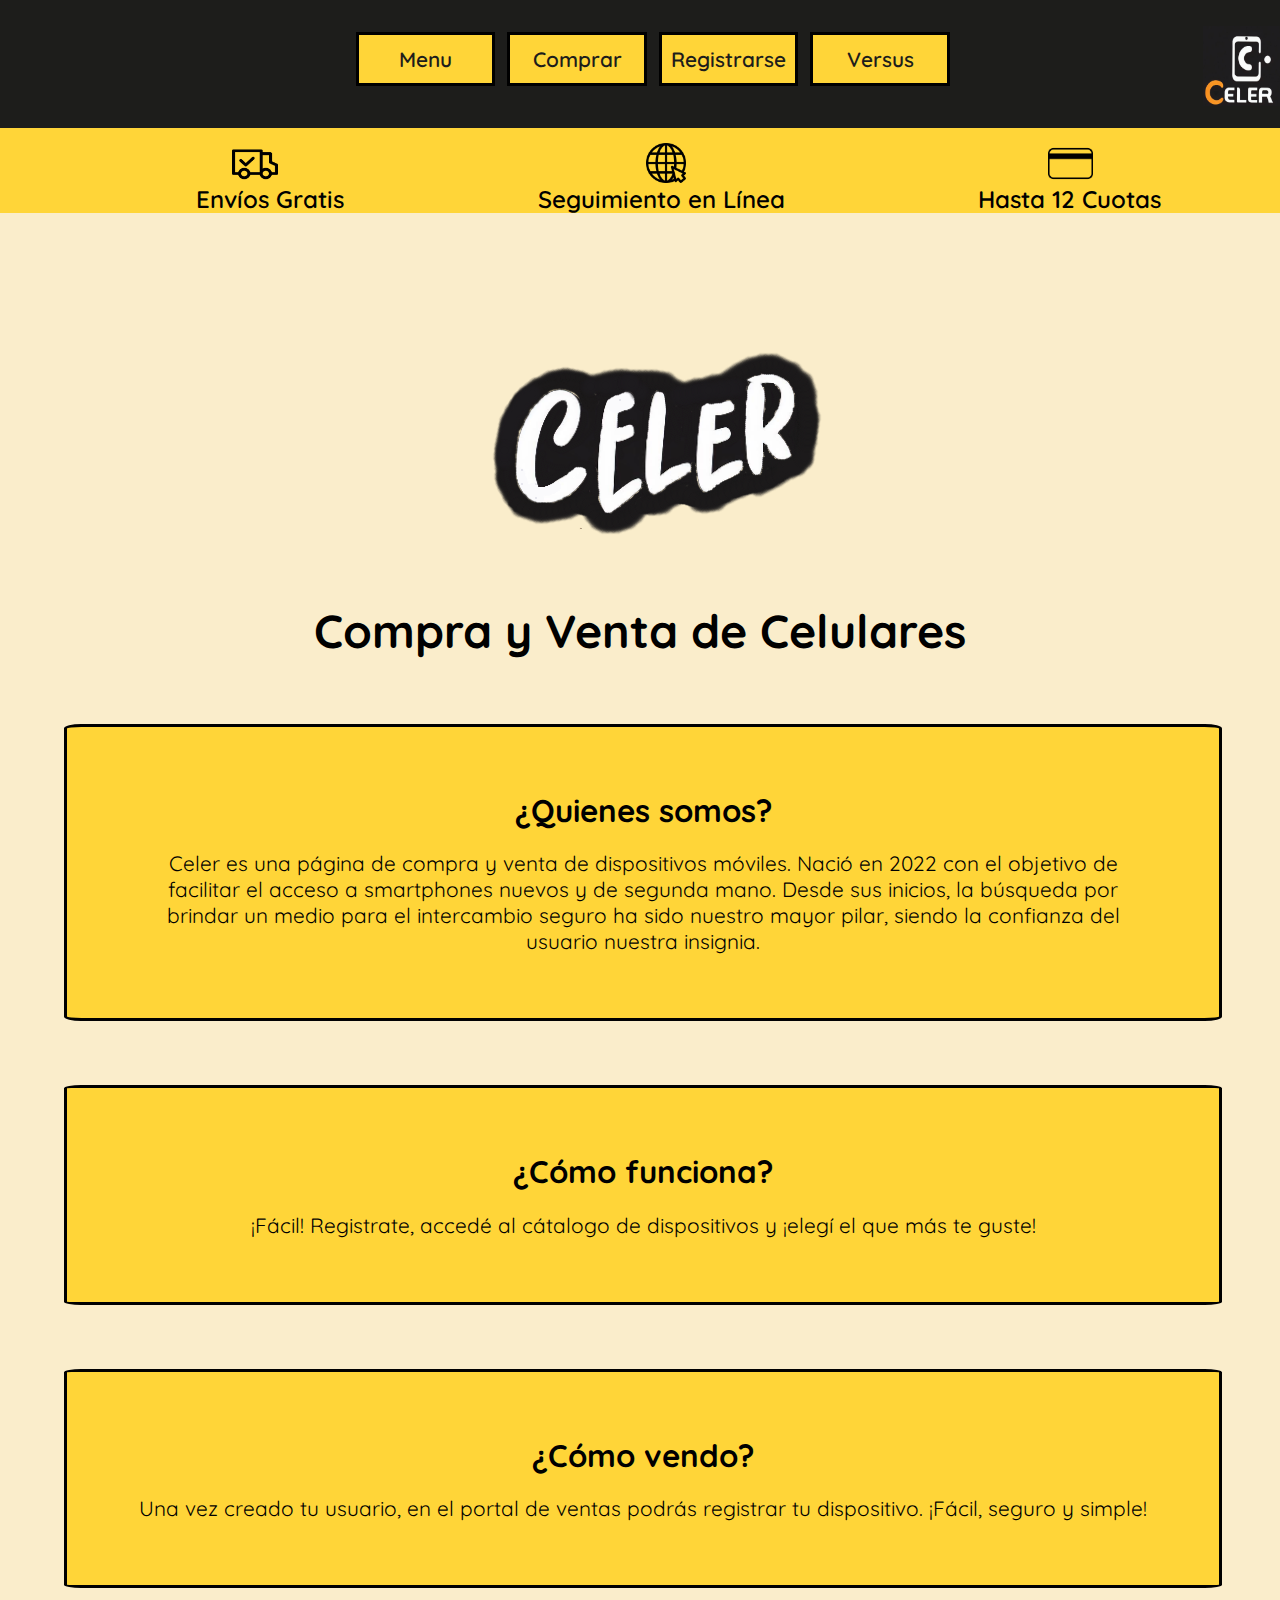
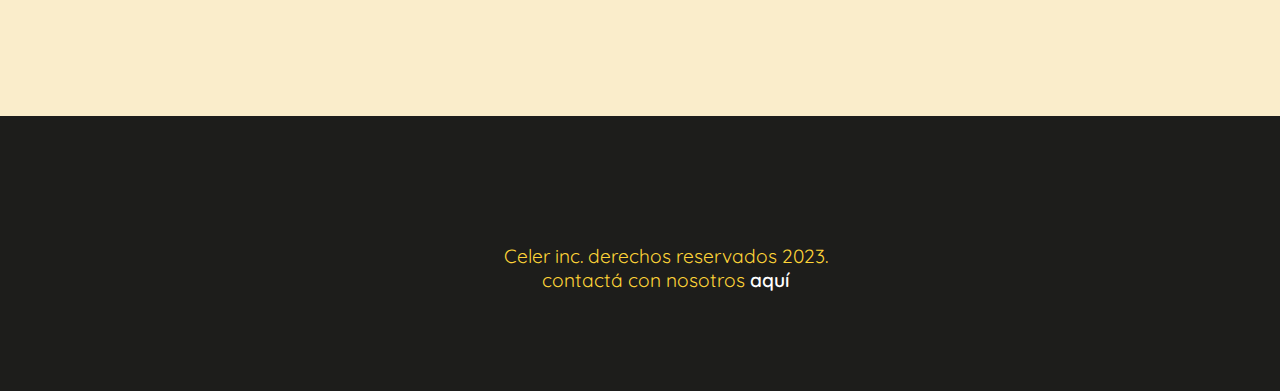
==== TPE ENTREGA N° 2/index.html @ d9016e72 "mi-primera-web" ====
<!DOCTYPE html>
<html lang="en">

<head>
    <meta charset="UTF-8">
    <meta http-equiv="X-UA-Compatible" content="IE=edge">
    <meta name="viewport" content="width=device-width, initial-scale=1.0">
    <title>Celer</title>
    <link rel="stylesheet" href="css/style-responsive.css">
    <link href="https://fonts.googleapis.com/css2?family=Quicksand:wght@300&display=swap" rel="stylesheet">
</head>

<body>
    <!--Este es el navegador común a todos los html-->
    <nav class="nav">
        <button id="menuButton">Menú</button>
        <ul id="menuList">
            <li><a href="index.html">Menu</a></li>
            <li><a href="compra.html">Comprar</a></li>
            <li><a href="registro.html">Registrarse</a></li>
            <li><a href="versus.html">Versus</a></li>
        </ul>
        <img class="navLogo" src="img/logoCeler.png" alt="logo del navegador">
    </nav>

    <header class="servicios">
        
        <ul class="logoList">
            <li><img class="logo-envio" src="img/envio-gratis.png" alt="logo de envío gratis"></li>
            <li><img class="logo-seguimiento" src="img/logo-seguimiento.png" alt="logo de Seguimiento en linea"></li>
            <li><img class="logo-tarjeta" src="img/logo-tarjeta.png" alt="logo de pago con crédito"></li>
        </ul>
        <ul class="serviciosList">
            <li>Envíos Gratis</li>
            <li>Seguimiento en Línea</li>
            <li>Hasta 12 Cuotas</li>
        </ul>
    </header>
    <!--A partir de aca comienza el main de la página-->
    <main class="indexMain">
        <img class="mainLogo" src="img/logo-celer(2.0).png" alt="Logotipo Principal">

        <h1 class="titulo-principal">Compra y Venta de Celulares</h1>

        <section class="quienes-somos">
            <h2>¿Quienes somos?</h2>
            <p>Celer es una página de compra y venta de dispositivos móviles.
            Nació en 2022 con el objetivo de facilitar el acceso a smartphones nuevos y de segunda mano.
            Desde sus inicios, la búsqueda por brindar un medio para el intercambio seguro ha sido nuestro mayor
            pilar, siendo la confianza del usuario nuestra insignia.</p>
        </section>

        <section class="como-funciona">
            <h2>¿Cómo funciona?</h2>
            <p>¡Fácil! Registrate, accedé al cátalogo de dispositivos y ¡elegí el que más te guste!</p>
        </section>

        <section class="como-vendo">
            <h2>¿Cómo vendo?</h2>
            <p>Una vez creado tu usuario, en el portal de ventas podrás registrar tu dispositivo.
            ¡Fácil, seguro y simple!</p>
        </section>
    </main>    
    <footer class="footer">
        <p>Celer inc. derechos reservados 2023.</p>
        <p>contactá con nosotros <a href="https://wa.me/5492281302079" class="whatsapp" target="_blank">aquí</a></p>
    </footer>   
    <script src="js/scriptResponsive.js"></script>
</body>

</html>
---- TPE ENTREGA N° 2/css/style-responsive.css ----
*{
    margin: 0;
    padding: 0;
}

body{
    background-color: rgb(250, 237, 203);
    background-repeat: none;
    font-family: 'Quicksand', sans-serif;
}

.nav{
    background-color: rgb(29, 29, 27);
    position: sticky;
    z-index: 500;
    display: flex;
    width: 100%;
    height: 25%;
    justify-content: space-between;
    padding: 1.5%;
}

#menuButton{
    font-size: 1.2em;
    padding: 2.5%;
    border-color: rgba(255, 213, 56);
    background-color: rgb(29, 29, 27);
    border-style: double;
    color: rgb(250, 237, 203);
    border-radius: 20%;
    width: 4em;
    height: 4em;
}

#menuButton:hover{
    background-color: rgb(250, 237, 203);
    color: rgb(29, 29, 27);
}

.navLogo{
    display: flex;
    width: 20%;
    height: 100%;
    padding-right: 2%;
}

.logo-navegador{
    display: flex;
}

#menuList {
    visibility: hidden;
}

#menuList.show {
    width: 100%;
    background-color: rgb(29, 29, 27);
    font-size: 1.8em;
    display: flex;
    flex-direction: column;
    list-style-type: none;
    margin: 3%;
    visibility: visible;
}

a{
    text-decoration: none;
    color: rgb(29, 29, 27);
    font-weight: 600;
}

#menuList.show li{
    border-style: solid;
    border:0.5%;
    border-color: black;
    padding: 1%;
    background-color: rgba(255, 213, 56);
    margin: 1%;
    text-align: center;
}

.mainLogo{
    margin-top: 15%;
}

.indexMain h1{
    font-size: 2.9em;
    text-align: center;
    transform: translate(-8.5%,);
}

.quienes-somos, .como-funciona, .como-vendo{
    background-color: rgba(255, 213, 56);
    color:black;
    border-color: rgb(29, 29, 27);
    border-radius: 1.5%;
    border: solid;
    font-size: 1.8em;
    padding: 5%;
    margin-top: 5%;
    text-align: center;
    width: 91.5%;
}

.quienes-somos{
    height: 70%;
    margin-top: 7%;
}

.quienes-somos, .como-funciona, .como-vendo{
    width: 91.5%;
}

.footer{
    background-color: rgb(29, 29, 27);
    width: 83%;
    height: 40%;
    padding: 10%;
    margin-top: 10%;
    color: rgba(255, 213, 56);
    text-align: center;
    font-size: 1.5em;
}

.footer a{
    color: white;
}

/*fin de estilos index y nav*/

/* estilos del html compra*/

.servicios{
    width: 100%;
    height: 23%;
    background-color: rgba(255, 213, 56);
    padding: 1rem;
}

.logoList{
    display: flex;
    justify-content: space-around;
    list-style-type: none;
    margin-right: 5%;
}

.logo-seguimiento{
    width: 2.5em;
    height: 2.5em;
    padding-top: 30%;
}

.logo-tarjeta{
    width: 2.8em;
    height: 2.8em;
    padding-top: 23%;
    padding-left: 18%;
}

.logo-envio{
    width: 4.6em;
    height: 4.3em;
}

.serviciosList{
    font-size: 1.5em;
    font-weight: 600;
    display: flex;
    justify-content: space-around;
    list-style-type: none;
    text-align: center;
}

.serviciosList li{
    padding-left: 2%;
}

/*header de la pagina*/

/*main de compra*/

.comprasMain{
    display: flex;
    padding-left: 3%;
}

.catalogoNuevos{
    display: flex;
    flex-direction: column;
    justify-content: space-evenly;
}

.celular-uno, .celular-dos, .celular-tres, .celular-cuatro{
    background-color: rgb(29, 29, 27);
    border: solid;
    border-color: rgba(255, 213, 56);
    color:rgb(250, 237, 203);
    font-size: 1.5em;
    margin: 3%;
    width: 92.3%;
    height: 48em;
}

.phoneOne, .phoneTwo, .phoneThree, .phoneFour{
    width: 14.8em;
    height: 18em;
    padding: 1.8% 0 1% 1.85%;
}

.nombre-celular{
    font-size: 1.8em;
    font-weight: 500;
    text-align: center;
    border-bottom: solid;
    border-bottom: 1%;
    border-color: rgb(250, 237, 203);
    padding-bottom: 1.5%;
}

.hardware{
    padding: 1.5% 3% 3% 3%;
}

.hardware td{
    border-bottom: solid;
    border-bottom: 1%;
    border-color: rgb(250, 237, 203);
    padding-bottom: 2%;
}

.item-carac{
    font-weight: 600;
}

.precio{
    background-color: rgba(255, 213, 56);
    border: solid;
    border-color: black;
    border: 5%;
    align-items: center;
    padding-left: 16%;
    margin: 5%;
    font-size: 1.5em;
    color: rgb(29, 29, 27);
    font-weight: 800;
}

/*aca empieza el estilo del registro*/

.registroMain h1{
    text-align: center;
    font-size: 2.5em;
    font-weight: 600;
    margin-bottom: 2%;
}

.registro{
    background-color:rgba(255, 213, 56);
    border: solid;
    border-color: black;
    border: 5%;
    margin-left: 3%;
    height: 51em;
    font-size: 2em;
    text-align: center;
    padding: 3%;
}

.registro h2{
text-decoration: underline;
}

.datos{
    border-bottom: solid;
    border-bottom: 2%;
    border-color: black;
    padding-bottom: 2%;
}

.datos input, #btn-registro{
    width: 10.2em;
    height: 2em;
    font-size: 1em;
    padding-right: 8%;
    border: solid;
    border-color: black;
}

.datos input{
    padding-left: 2%;
}

.contenedor-captcha, .validacion-registro, #btn-registro{
    margin-top: 5%;
}

.contenedor-captcha{
    margin-left: 1%;
}

#btn-refresh{
    font-size: 1em;
    background-color: rgb(29, 29, 27);
    color: rgba(255, 213, 56);
    width: 11.1em;
    height: 2em;
    margin-top: 2%;
}
.preview{
    margin-top: 10%;
    background-color: white;
    border: solid;
    border-color: black;
}

.validacion-registro{
    border: solid;
    border-color: black;
}

.validacion-registro input{
    font-size: 1em;
    width: 11em;
    height: 1.9em;
    padding-left: 1%;
}

#btn-registro{
    margin-left: 1%;
    background-color: rgb(29, 29, 27);
    color: rgba(255, 213, 56);
    padding-left: 7%;
}

/*aca empieza el estilo del versus*/

.versusMain{
    font-size: 2em;
    text-align: center;
    font-weight: 600;
}

.versusMain p{
    margin:1% 0 5% 2%;
}

.phoneData, .selectores {
    display: flex;
    flex-direction: column;
    margin-left: 2%;
}

.phoneData input, #select-item1, #select-item2{
    height: 2em;
    font-size: 1em;
    border: solid;
    border-color: black;
    padding-left: 3%;
    margin-top: 1%;
}

#btn-add-item, #btn-show-item, #btn-clear-table{
    font-size: 1.4em;
    background-color: rgb(29, 29, 27);
    color: rgba(255, 213, 56);
    margin-top: 4%;
}

#dinamicTable, .columnas{
    background-color: rgb(29, 29, 27);
    color:rgb(250, 237, 203);
    margin:0 0 0 0;
}

#dinamicTable, .columnas{
    border-bottom: solid;
    border-bottom: 1%;
    border-color: rgb(250, 237, 203);
    width: 13.25em;
}

.columnas{
    margin-top: 5%;
}

.columnas td{
    font-size: 0.7em;
    border: solid;
    border-color: white;
}

.table-td, .table-espect{
    padding: 1%;
    border: solid;
    border: 0 1%;
    border-color: white;
}

.table-espect{
    margin: 1%;
}

/*|||||||||||||||||||||||||||||||||||||||||||||||||||*/
/*|||||||||||||||||||||||||||||||||||||||||||||||||||*/
/*A partir de aca comienza el estilo del desktop*/

@media only screen and (min-width:600px){
    *{
        margin: 0;
        padding: 0;
    }

    body{
        background-color: rgb(250, 237, 203);
        background-repeat: none;
        font-family: 'Quicksand', sans-serif;
    }

    .nav{
        background-color: rgb(29, 29, 27);
        position: sticky;
        z-index: 500;
        display: flex;
        width: 100%;
        height: 4.8em;
        justify-content: space-between;
        padding: 2%;
    }

    #menuButton{
        visibility: hidden;
    }

    #menuList{
        display: flex;
        flex-direction: row;
        list-style-type: none;
        visibility: visible;
    }
    
    #menuList li{
        width: 7em;
        height: 1.5em;
        font-size: 1.3em;
        border-style: solid;
        border:0.5%;
        border-color: black;
        padding: 1%;
        background-color: rgba(255, 213, 56);
        margin: 1%;
        text-align: center;
        text-decoration: none;
        color: rgb(29, 29, 27);
        font-weight: 600;
        padding-top: 1.8%;
    }

    #menuList li:hover{
        background-color: rgb(250, 237, 203);
        color: black;
    }

    .navLogo{
        display: flex;
        width: 4.8em;
        height: 5em;
    }
    
    .servicios{
        height: 5em;
        width: 103.6%;
        padding: 0.2%;
    }

    .logoList{
        height: 2.5em;
    }

    .logo-envio{
        margin-left: 2.4em;
    }

    .serviciosList{
        margin-top: 1%;
        padding: 0;
        text-align: center;
        justify-content:space-evenly;
    }

    .mainLogo{
        margin: 10% 25% 2% 36%;
    }
    
    .indexMain h1{
        font-size: 2.9em;
        text-align: center;
    }
    
    .quienes-somos, .como-funciona, .como-vendo{
        background-color: rgba(255, 213, 56);
        color:black;
        border-color: rgb(29, 29, 27);
        border-radius: 1.5%;
        border: solid;
        font-size: 1.3em;
        padding: 5%;
        margin-top: 5%;
        text-align: center;
    }
    .indexMain h2{
        padding-bottom: 2%;
    }

    .quienes-somos, .como-funciona, .como-vendo{
        width: 80%;
        margin-left: 5%;
    }

    .footer{
        background-color: rgb(29, 29, 27);
        width: 84%;
        height: 1em;
        margin-top: 10%;
        color: rgba(255, 213, 56);
        text-align: center;
        font-size: 1.2em;
    }
    
    .footer a{
        color: white;
    }

    /*estilos del apartado comprar*/

    .catalogoNuevos{
        padding-top: 5%;
        padding-left: 15%;
        display: flex;
        flex-wrap: wrap;
        flex-direction:initial;
        justify-content: initial;
    }

    .celular-uno, .celular-dos, .celular-tres, .celular-cuatro{
        width: 33.5%;
        height: 48%;
        margin-top: 0;
    }

    .phoneOne, .phoneTwo, .phoneThree, .phoneFour{
        height: 13em;
        width: 13em;
        padding-left: 7.5%;
    }

    /*aca el estilo desktop del apartado versus*/

    /*estilos desktop apartado registro*/

    .registroMain h1{
        margin-top: 2%;
        font-size: 2em;
        text-align: center;
        margin-left: 3.5%;
    }

    .registro{
        font-size: 1.8em;
    }

    .contenedor-captcha{
        margin: 0 5%;
        padding: 0 5%;
    }

    #btn-refresh{
        width: 13.52em;
    }

    .validacion-registro{
        width: 20em;
        margin-left: 20%;
    }

    .validacion-registro input{
        width: 19.6em;
    }

    /*aca estilos del desktop del apartado versus*/
    .versusMain{
        font-size: 1.5em;
    }

    .versusMain h1{
        margin-top: 2%;
    }

    .selectores{
        margin-top: 2%;
    }

    #dinamicTable, .columnas{
        margin-left: 35%;
        width: 16em;
    }
}
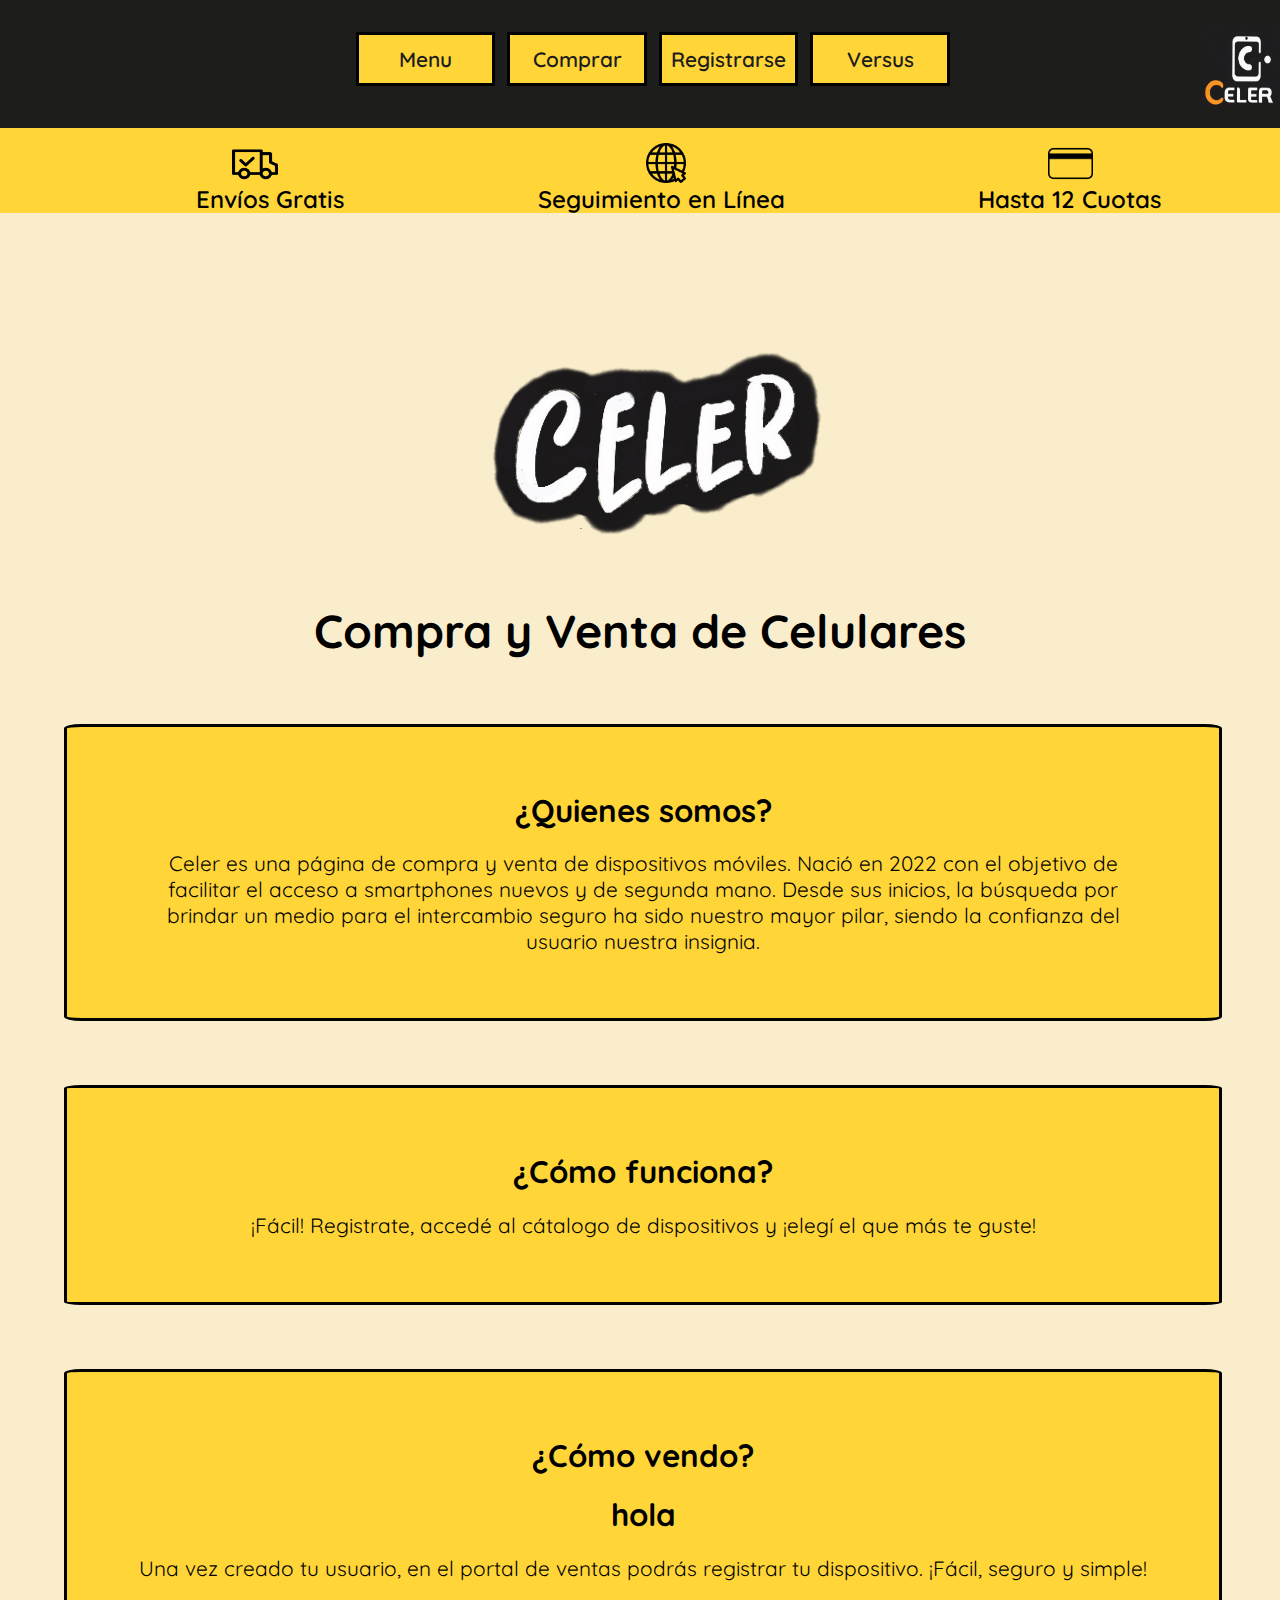
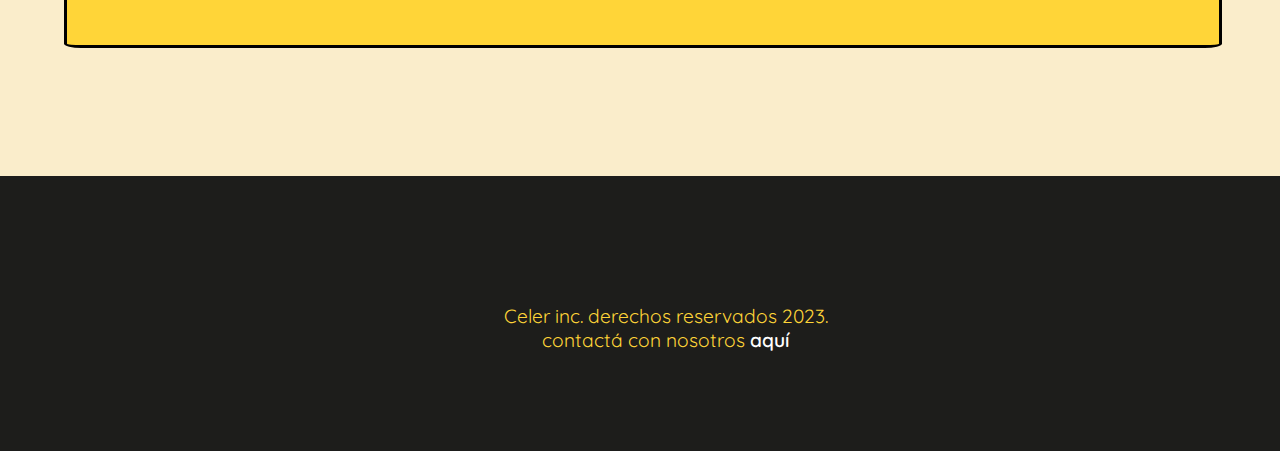
==== commit 69b6e8b6: "mi-primera-web" ====
--- a/TPE ENTREGA N° 2/index.html
+++ b/TPE ENTREGA N° 2/index.html
@@ -57,6 +57,7 @@
 
         <section class="como-vendo">
             <h2>¿Cómo vendo?</h2>
+            <h2>hola</h2>
             <p>Una vez creado tu usuario, en el portal de ventas podrás registrar tu dispositivo.
             ¡Fácil, seguro y simple!</p>
         </section>
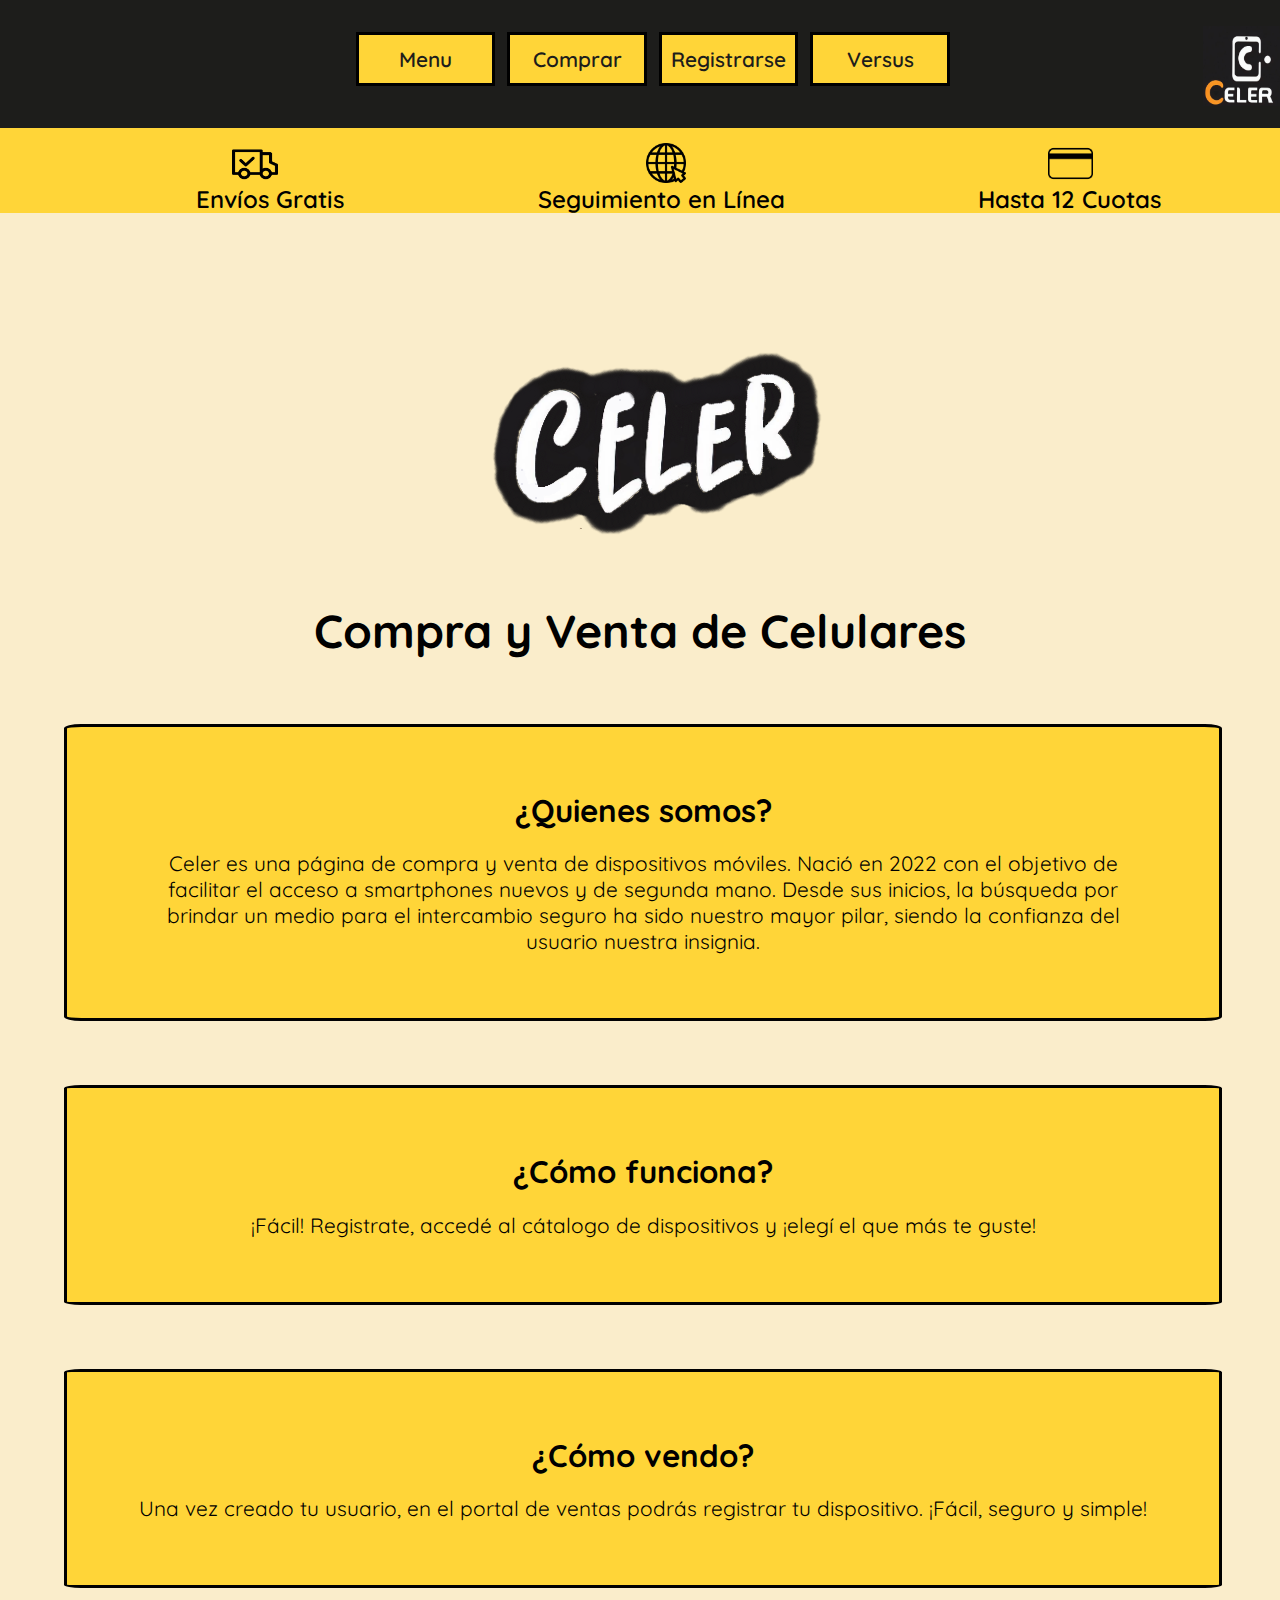
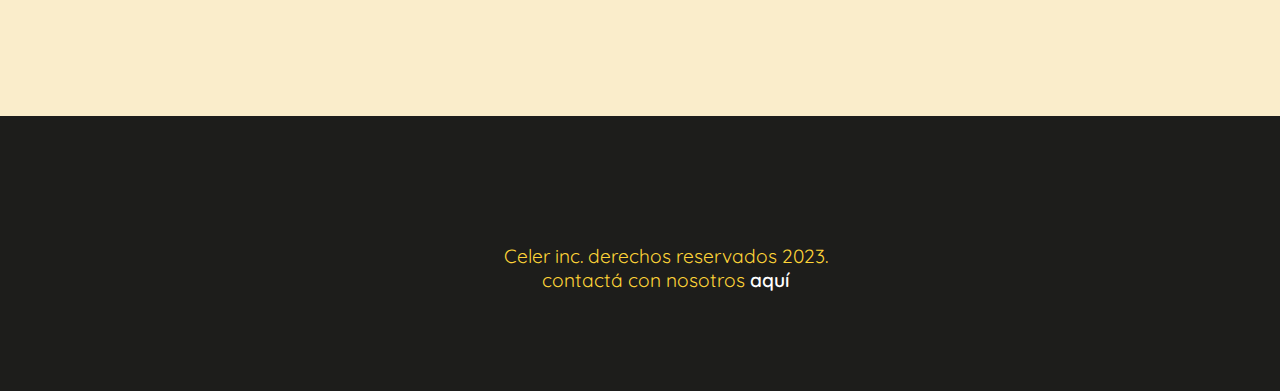
==== commit 264e9501: "proyecto-web1-tudai" ====
--- a/TPE ENTREGA N° 2/index.html
+++ b/TPE ENTREGA N° 2/index.html
@@ -57,7 +57,6 @@
 
         <section class="como-vendo">
             <h2>¿Cómo vendo?</h2>
-            <h2>hola</h2>
             <p>Una vez creado tu usuario, en el portal de ventas podrás registrar tu dispositivo.
             ¡Fácil, seguro y simple!</p>
         </section>
